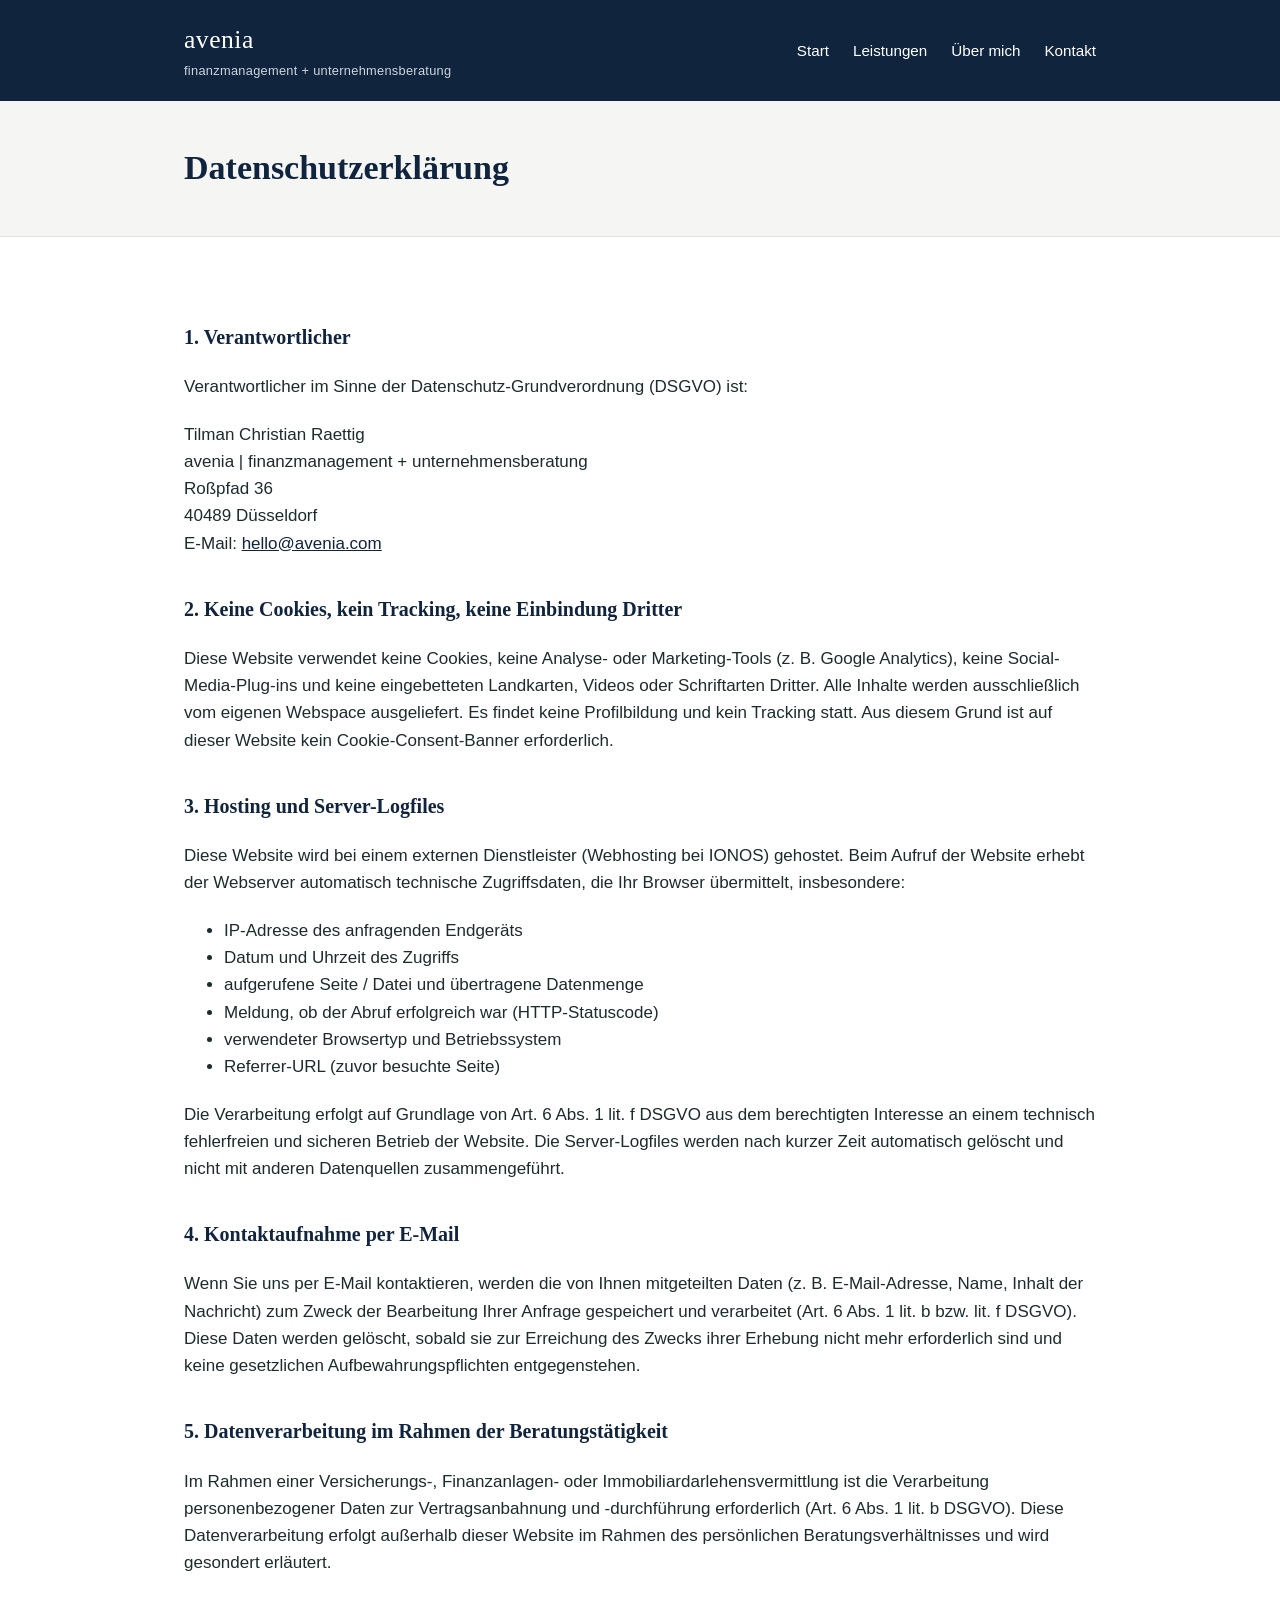
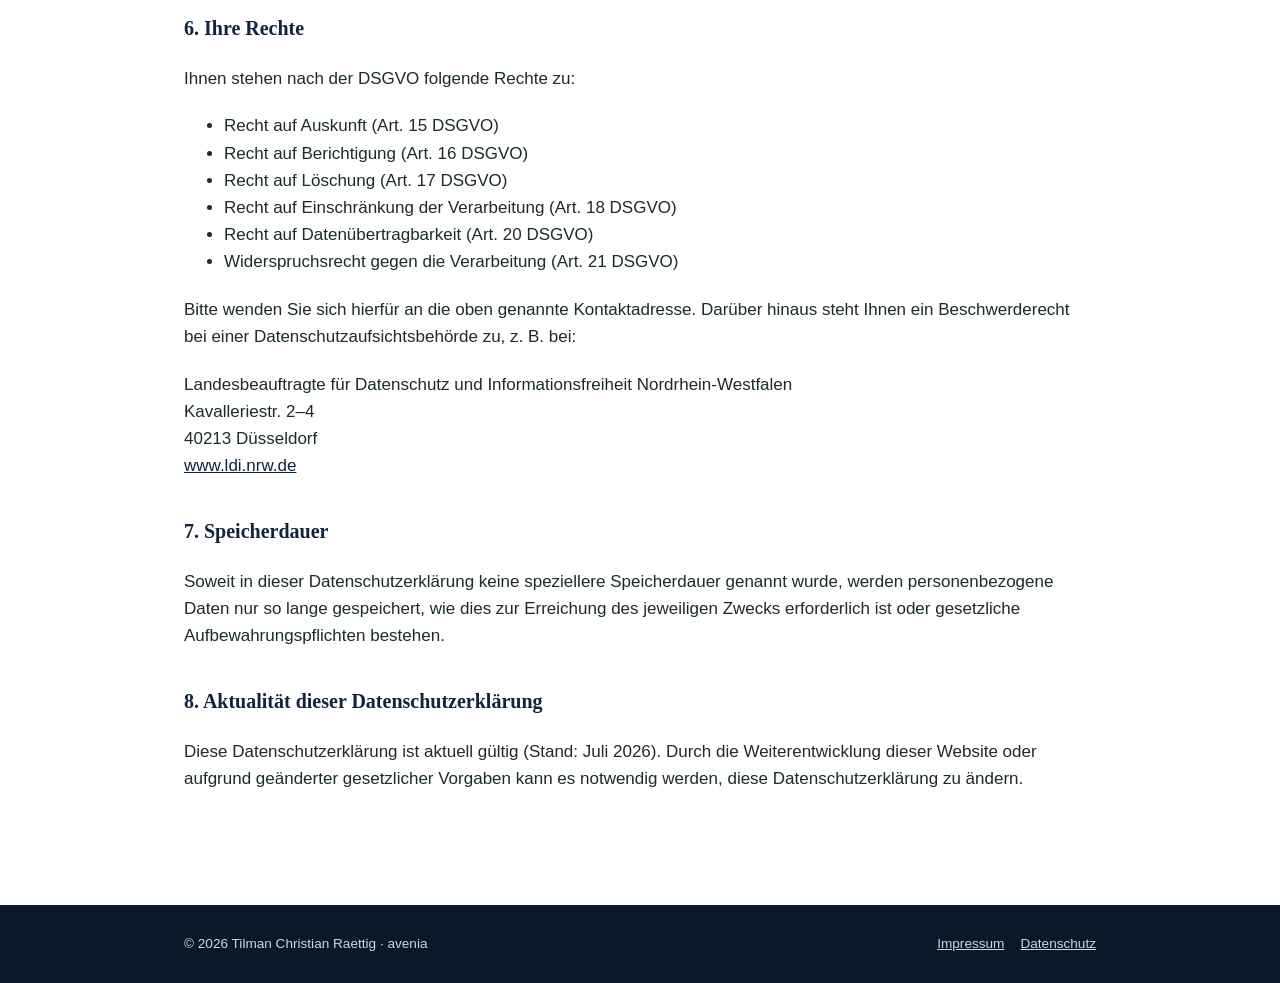
==== datenschutz.html @ f91c0490 "Initial" ====
<!DOCTYPE html>
<html lang="de">
<head>
<meta charset="UTF-8">
<meta name="viewport" content="width=device-width, initial-scale=1.0">
<title>Datenschutzerklärung – avenia | Tilman Christian Raettig</title>
<meta name="robots" content="noindex">
<link rel="stylesheet" href="css/style.css">
</head>
<body>

<header class="site-header">
  <div class="wrap">
    <a class="brand" href="index.html">
      <span class="brand-name">avenia</span>
      <span class="brand-tagline">finanzmanagement + unternehmensberatung</span>
    </a>
    <nav class="main-nav" aria-label="Hauptnavigation">
      <ul>
        <li><a href="index.html">Start</a></li>
        <li><a href="leistungen.html">Leistungen</a></li>
        <li><a href="ueber-mich.html">Über mich</a></li>
        <li><a href="kontakt.html">Kontakt</a></li>
      </ul>
    </nav>
  </div>
</header>

<div class="page-header">
  <div class="wrap"><h1>Datenschutzerklärung</h1></div>
</div>

<main>
  <div class="wrap legal-content">

    <h2>1. Verantwortlicher</h2>
    <p>Verantwortlicher im Sinne der Datenschutz-Grundverordnung (DSGVO) ist:</p>
    <address>
      Tilman Christian Raettig<br>
      avenia | finanzmanagement + unternehmensberatung<br>
      Roßpfad 36<br>
      40489 Düsseldorf<br>
      E-Mail: <a href="mailto:hello&#64;avenia&#46;com">hello&#64;avenia&#46;com</a>
    </address>

    <h2>2. Keine Cookies, kein Tracking, keine Einbindung Dritter</h2>
    <p>
      Diese Website verwendet keine Cookies, keine Analyse- oder Marketing-Tools (z. B. Google Analytics),
      keine Social-Media-Plug-ins und keine eingebetteten Landkarten, Videos oder Schriftarten Dritter.
      Alle Inhalte werden ausschließlich vom eigenen Webspace ausgeliefert. Es findet keine Profilbildung
      und kein Tracking statt. Aus diesem Grund ist auf dieser Website kein Cookie-Consent-Banner erforderlich.
    </p>

    <h2>3. Hosting und Server-Logfiles</h2>
    <p>
      Diese Website wird bei einem externen Dienstleister (Webhosting bei IONOS) gehostet. Beim Aufruf
      der Website erhebt der Webserver automatisch technische Zugriffsdaten, die Ihr Browser übermittelt,
      insbesondere:
    </p>
    <ul>
      <li>IP-Adresse des anfragenden Endgeräts</li>
      <li>Datum und Uhrzeit des Zugriffs</li>
      <li>aufgerufene Seite / Datei und übertragene Datenmenge</li>
      <li>Meldung, ob der Abruf erfolgreich war (HTTP-Statuscode)</li>
      <li>verwendeter Browsertyp und Betriebssystem</li>
      <li>Referrer-URL (zuvor besuchte Seite)</li>
    </ul>
    <p>
      Die Verarbeitung erfolgt auf Grundlage von Art. 6 Abs. 1 lit. f DSGVO aus dem berechtigten Interesse
      an einem technisch fehlerfreien und sicheren Betrieb der Website. Die Server-Logfiles werden nach
      kurzer Zeit automatisch gelöscht und nicht mit anderen Datenquellen zusammengeführt.
    </p>

    <h2>4. Kontaktaufnahme per E-Mail</h2>
    <p>
      Wenn Sie uns per E-Mail kontaktieren, werden die von Ihnen mitgeteilten Daten (z. B. E-Mail-Adresse,
      Name, Inhalt der Nachricht) zum Zweck der Bearbeitung Ihrer Anfrage gespeichert und verarbeitet
      (Art. 6 Abs. 1 lit. b bzw. lit. f DSGVO). Diese Daten werden gelöscht, sobald sie zur Erreichung des
      Zwecks ihrer Erhebung nicht mehr erforderlich sind und keine gesetzlichen Aufbewahrungspflichten
      entgegenstehen.
    </p>

    <h2>5. Datenverarbeitung im Rahmen der Beratungstätigkeit</h2>
    <p>
      Im Rahmen einer Versicherungs-, Finanzanlagen- oder Immobiliardarlehensvermittlung ist die
      Verarbeitung personenbezogener Daten zur Vertragsanbahnung und -durchführung erforderlich
      (Art. 6 Abs. 1 lit. b DSGVO). Diese Datenverarbeitung erfolgt außerhalb dieser Website im Rahmen
      des persönlichen Beratungsverhältnisses und wird gesondert erläutert.
    </p>

    <h2>6. Ihre Rechte</h2>
    <p>Ihnen stehen nach der DSGVO folgende Rechte zu:</p>
    <ul>
      <li>Recht auf Auskunft (Art. 15 DSGVO)</li>
      <li>Recht auf Berichtigung (Art. 16 DSGVO)</li>
      <li>Recht auf Löschung (Art. 17 DSGVO)</li>
      <li>Recht auf Einschränkung der Verarbeitung (Art. 18 DSGVO)</li>
      <li>Recht auf Datenübertragbarkeit (Art. 20 DSGVO)</li>
      <li>Widerspruchsrecht gegen die Verarbeitung (Art. 21 DSGVO)</li>
    </ul>
    <p>
      Bitte wenden Sie sich hierfür an die oben genannte Kontaktadresse. Darüber hinaus steht Ihnen
      ein Beschwerderecht bei einer Datenschutzaufsichtsbehörde zu, z. B. bei:
    </p>
    <address>
      Landesbeauftragte für Datenschutz und Informationsfreiheit Nordrhein-Westfalen<br>
      Kavalleriestr. 2–4<br>
      40213 Düsseldorf<br>
      <a href="https://www.ldi.nrw.de" target="_blank" rel="noopener">www.ldi.nrw.de</a>
    </address>

    <h2>7. Speicherdauer</h2>
    <p>
      Soweit in dieser Datenschutzerklärung keine speziellere Speicherdauer genannt wurde, werden
      personenbezogene Daten nur so lange gespeichert, wie dies zur Erreichung des jeweiligen Zwecks
      erforderlich ist oder gesetzliche Aufbewahrungspflichten bestehen.
    </p>

    <h2>8. Aktualität dieser Datenschutzerklärung</h2>
    <p>
      Diese Datenschutzerklärung ist aktuell gültig (Stand: Juli 2026). Durch die Weiterentwicklung
      dieser Website oder aufgrund geänderter gesetzlicher Vorgaben kann es notwendig werden, diese
      Datenschutzerklärung zu ändern.
    </p>

  </div>
</main>

<footer class="site-footer">
  <div class="wrap">
    <span>&copy; 2026 Tilman Christian Raettig · avenia</span>
    <ul>
      <li><a href="impressum.html">Impressum</a></li>
      <li><a href="datenschutz.html">Datenschutz</a></li>
    </ul>
  </div>
</footer>

</body>
</html>
---- css/style.css ----
/* avenia | finanzmanagement + unternehmensberatung
   Schlichtes, cookiefreies CSS - keine externen Schriften/Fonts, keine Tracker. */

:root {
  --color-bg: #ffffff;
  --color-bg-alt: #f5f6f4;
  --color-text: #1c2b2d;
  --color-navy: #10243e;
  --color-navy-dark: #0a1929;
  --color-accent: #9c7a3c;
  --color-border: #e2e4e1;
  --max-width: 960px;
  --font-body: -apple-system, "Segoe UI", Roboto, Helvetica, Arial, sans-serif;
  --font-heading: Georgia, "Times New Roman", Times, serif;
}

* {
  box-sizing: border-box;
}

html {
  scroll-behavior: smooth;
}

body {
  margin: 0;
  font-family: var(--font-body);
  color: var(--color-text);
  background: var(--color-bg);
  line-height: 1.6;
  font-size: 17px;
}

a {
  color: var(--color-navy);
}

a:hover {
  color: var(--color-accent);
}

.wrap {
  max-width: var(--max-width);
  margin: 0 auto;
  padding: 0 24px;
}

/* Header */
header.site-header {
  background: var(--color-navy);
  color: #fff;
  padding: 20px 0;
}

header.site-header .wrap {
  display: flex;
  align-items: center;
  justify-content: space-between;
  flex-wrap: wrap;
  gap: 12px;
}

.brand {
  display: flex;
  flex-direction: column;
  text-decoration: none;
  color: #fff;
}

.brand .brand-name {
  font-family: var(--font-heading);
  font-size: 1.6rem;
  letter-spacing: 0.5px;
}

.brand .brand-tagline {
  font-size: 0.8rem;
  color: #cfd6de;
  letter-spacing: 0.3px;
}

nav.main-nav ul {
  list-style: none;
  display: flex;
  gap: 24px;
  margin: 0;
  padding: 0;
  flex-wrap: wrap;
}

nav.main-nav a {
  color: #fff;
  text-decoration: none;
  font-size: 0.95rem;
  border-bottom: 2px solid transparent;
  padding-bottom: 2px;
}

nav.main-nav a:hover,
nav.main-nav a[aria-current="page"] {
  border-bottom-color: var(--color-accent);
  color: #fff;
}

/* Hero */
.hero {
  background: var(--color-bg-alt);
  padding: 64px 0;
  border-bottom: 1px solid var(--color-border);
}

.hero h1 {
  font-family: var(--font-heading);
  font-size: 2.2rem;
  margin: 0 0 8px;
  color: var(--color-navy);
}

.hero .subtitle {
  font-size: 1.15rem;
  color: #4a5b5d;
  margin: 0 0 24px;
}

.hero p.lead {
  max-width: 640px;
}

/* Page header (non-home pages) */
.page-header {
  background: var(--color-bg-alt);
  padding: 40px 0;
  border-bottom: 1px solid var(--color-border);
}

.page-header h1 {
  font-family: var(--font-heading);
  color: var(--color-navy);
  margin: 0;
}

/* Main content */
main {
  padding: 48px 0;
}

main .wrap > * + * {
  margin-top: 1.2em;
}

h2 {
  font-family: var(--font-heading);
  color: var(--color-navy);
  margin-top: 2em;
}

/* Service cards */
.services-grid {
  display: grid;
  grid-template-columns: repeat(auto-fit, minmax(240px, 1fr));
  gap: 24px;
  margin-top: 24px;
}

.service-card {
  border: 1px solid var(--color-border);
  border-radius: 6px;
  padding: 24px;
  background: #fff;
}

.service-card h3 {
  font-family: var(--font-heading);
  color: var(--color-navy);
  margin-top: 0;
}

.service-card .legal-ref {
  font-size: 0.85rem;
  color: #6a7678;
  display: block;
  margin-top: 8px;
}

/* Buttons */
.btn {
  display: inline-block;
  background: var(--color-navy);
  color: #fff;
  text-decoration: none;
  padding: 12px 24px;
  border-radius: 4px;
  font-size: 0.95rem;
}

.btn:hover {
  background: var(--color-accent);
  color: #fff;
}

/* Contact box */
.contact-box {
  border: 1px solid var(--color-border);
  border-radius: 6px;
  padding: 24px;
  background: var(--color-bg-alt);
  max-width: 480px;
}

.contact-box dt {
  font-weight: 600;
  margin-top: 12px;
}

.contact-box dd {
  margin: 0;
}

/* Legal pages */
.legal-content h2 {
  margin-top: 1.8em;
  font-size: 1.25rem;
}

.legal-content address {
  font-style: normal;
}

/* Footer */
footer.site-footer {
  background: var(--color-navy-dark);
  color: #cfd6de;
  padding: 28px 0;
  margin-top: 48px;
  font-size: 0.85rem;
}

footer.site-footer .wrap {
  display: flex;
  justify-content: space-between;
  flex-wrap: wrap;
  gap: 12px;
}

footer.site-footer a {
  color: #cfd6de;
}

footer.site-footer a:hover {
  color: #fff;
}

footer.site-footer ul {
  list-style: none;
  display: flex;
  gap: 16px;
  margin: 0;
  padding: 0;
}

@media (max-width: 600px) {
  .hero h1 {
    font-size: 1.7rem;
  }
}
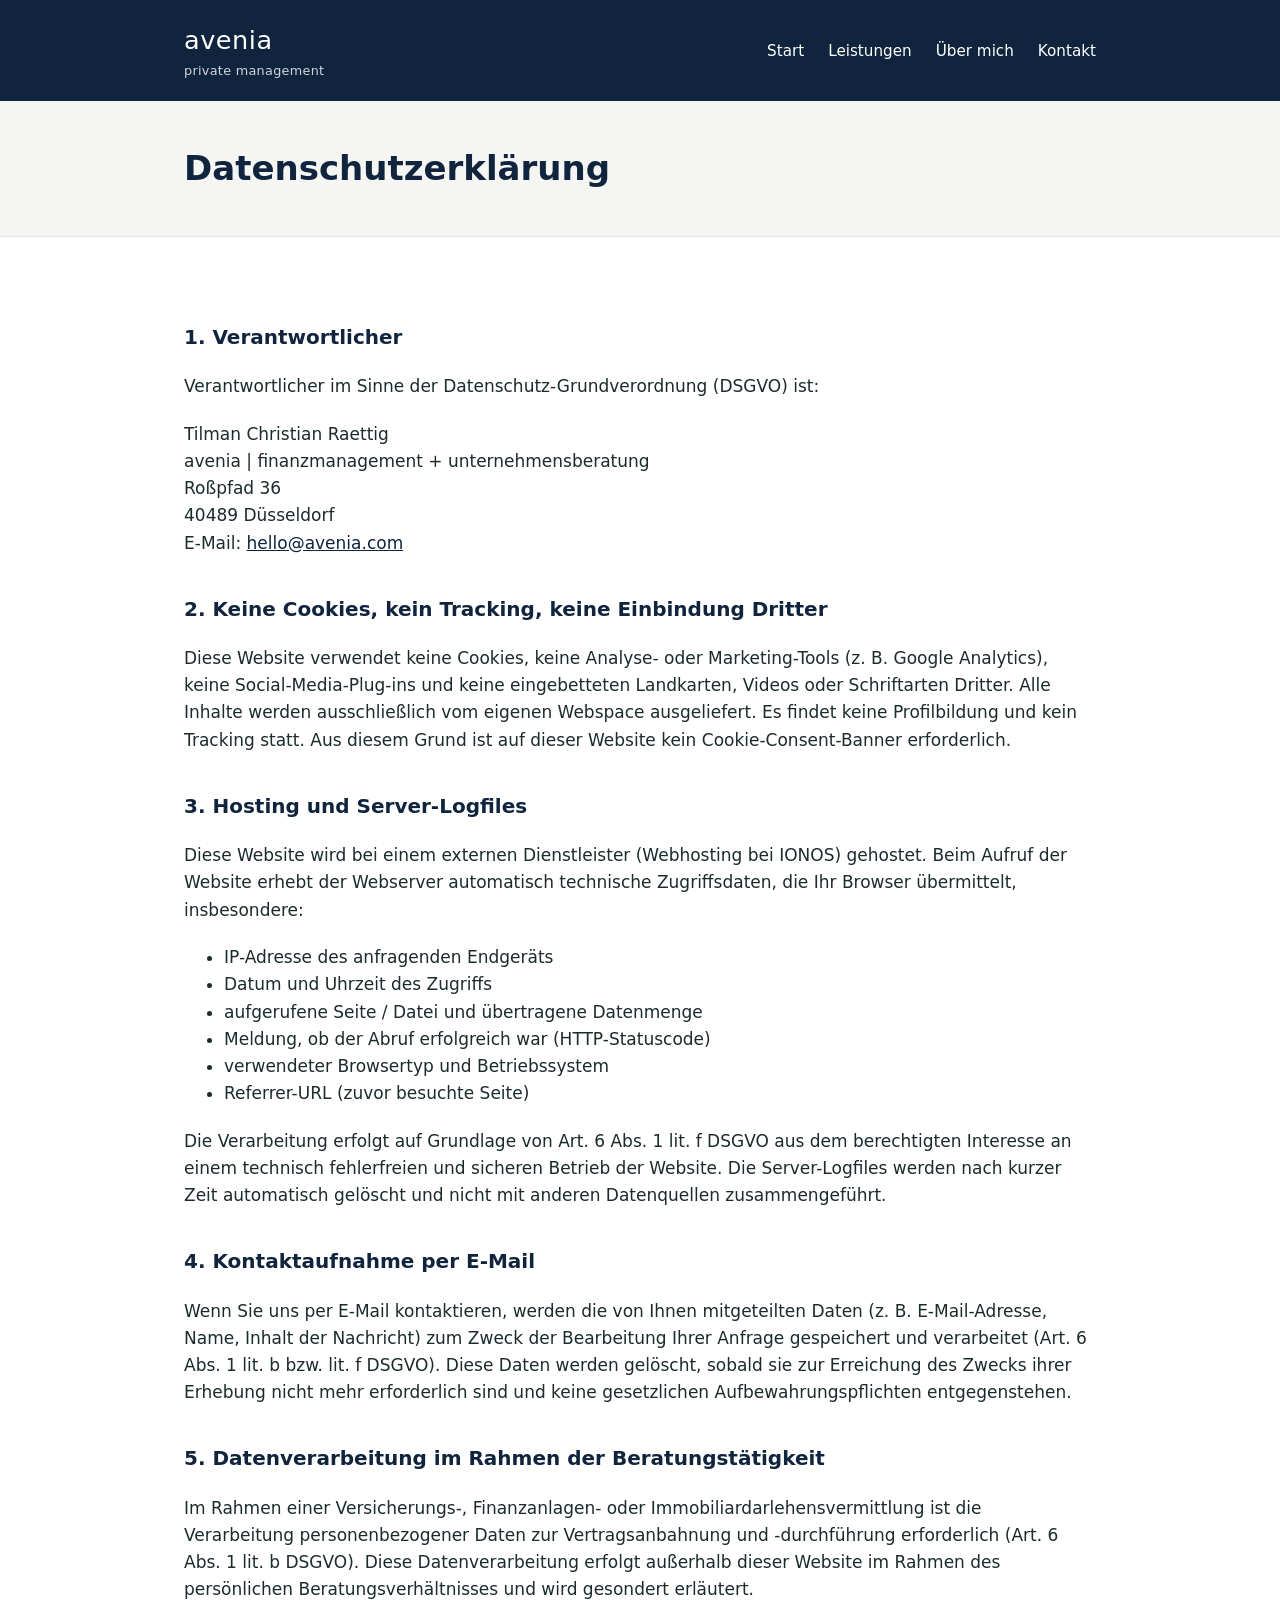
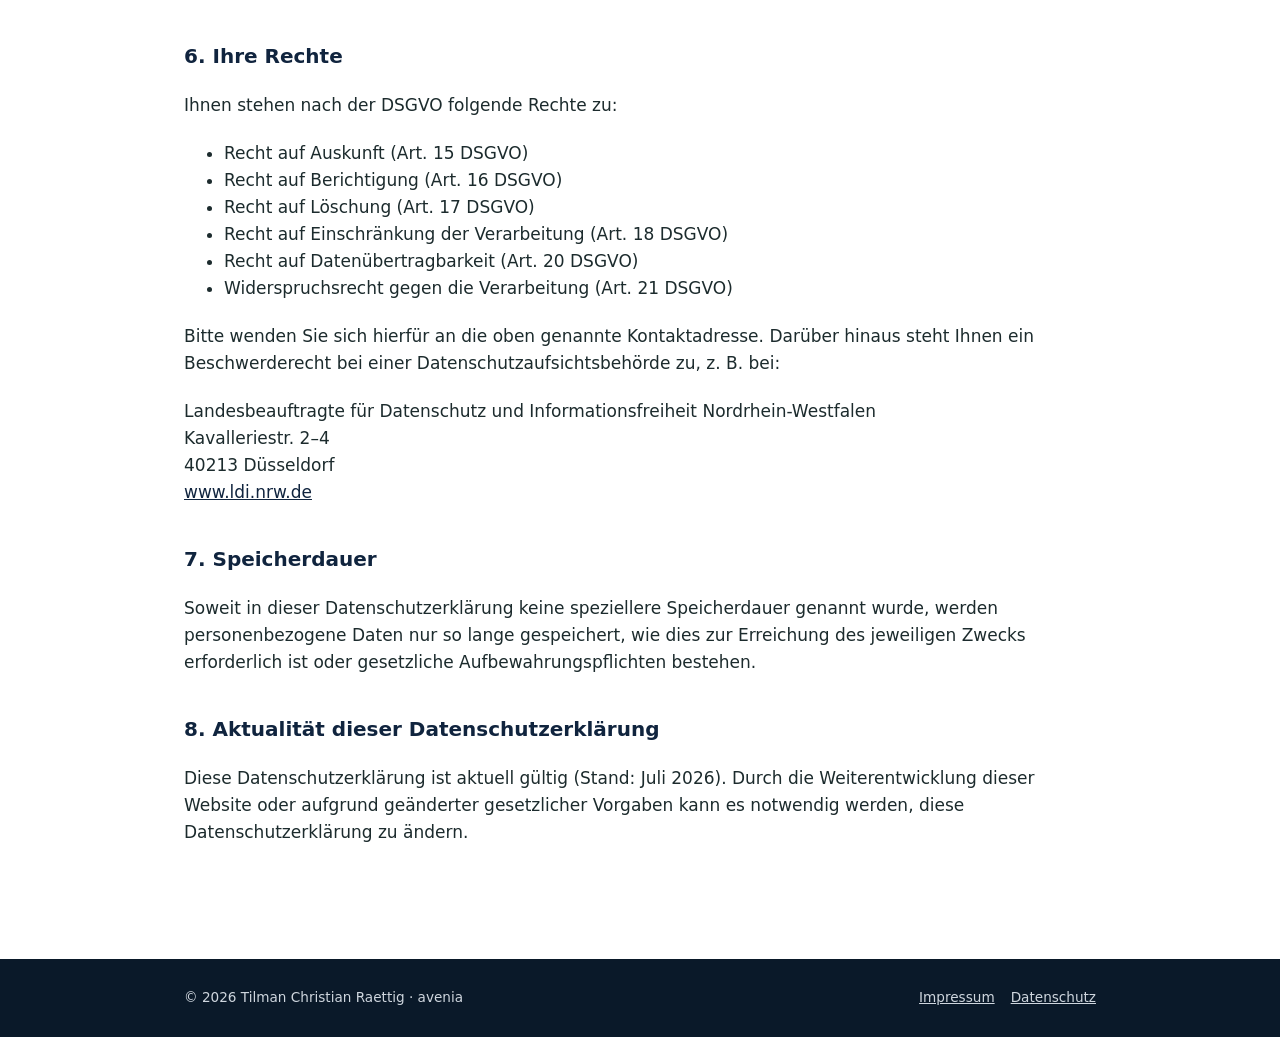
==== commit c02bf147: "Mail change" ====
--- a/datenschutz.html
+++ b/datenschutz.html
@@ -13,7 +13,7 @@
   <div class="wrap">
     <a class="brand" href="index.html">
       <span class="brand-name">avenia</span>
-      <span class="brand-tagline">finanzmanagement + unternehmensberatung</span>
+      <span class="brand-tagline">private management</span>
     </a>
     <nav class="main-nav" aria-label="Hauptnavigation">
       <ul>
@@ -40,8 +40,9 @@
       avenia | finanzmanagement + unternehmensberatung<br>
       Roßpfad 36<br>
       40489 Düsseldorf<br>
-      E-Mail: <a href="mailto:hello&#64;avenia&#46;com">hello&#64;avenia&#46;com</a>
+      E-Mail: <a data-user="hello" data-domain="avenia.com">E-Mail senden</a>
     </address>
+    <noscript><p>Bitte aktivieren Sie JavaScript, um die E-Mail-Adresse anzuzeigen, oder nutzen Sie die oben genannte Postanschrift.</p></noscript>
 
     <h2>2. Keine Cookies, kein Tracking, keine Einbindung Dritter</h2>
     <p>
@@ -136,5 +137,6 @@
   </div>
 </footer>
 
+<script src="js/mail.js" defer></script>
 </body>
 </html>
--- a/css/style.css
+++ b/css/style.css
@@ -10,8 +10,9 @@
   --color-accent: #9c7a3c;
   --color-border: #e2e4e1;
   --max-width: 960px;
-  --font-body: -apple-system, "Segoe UI", Roboto, Helvetica, Arial, sans-serif;
-  --font-heading: Georgia, "Times New Roman", Times, serif;
+  --font-sans: system-ui, -apple-system, "Segoe UI", Roboto, Helvetica, Arial, sans-serif;
+  --font-body: var(--font-sans);
+  --font-heading: var(--font-sans);
 }
 
 * {
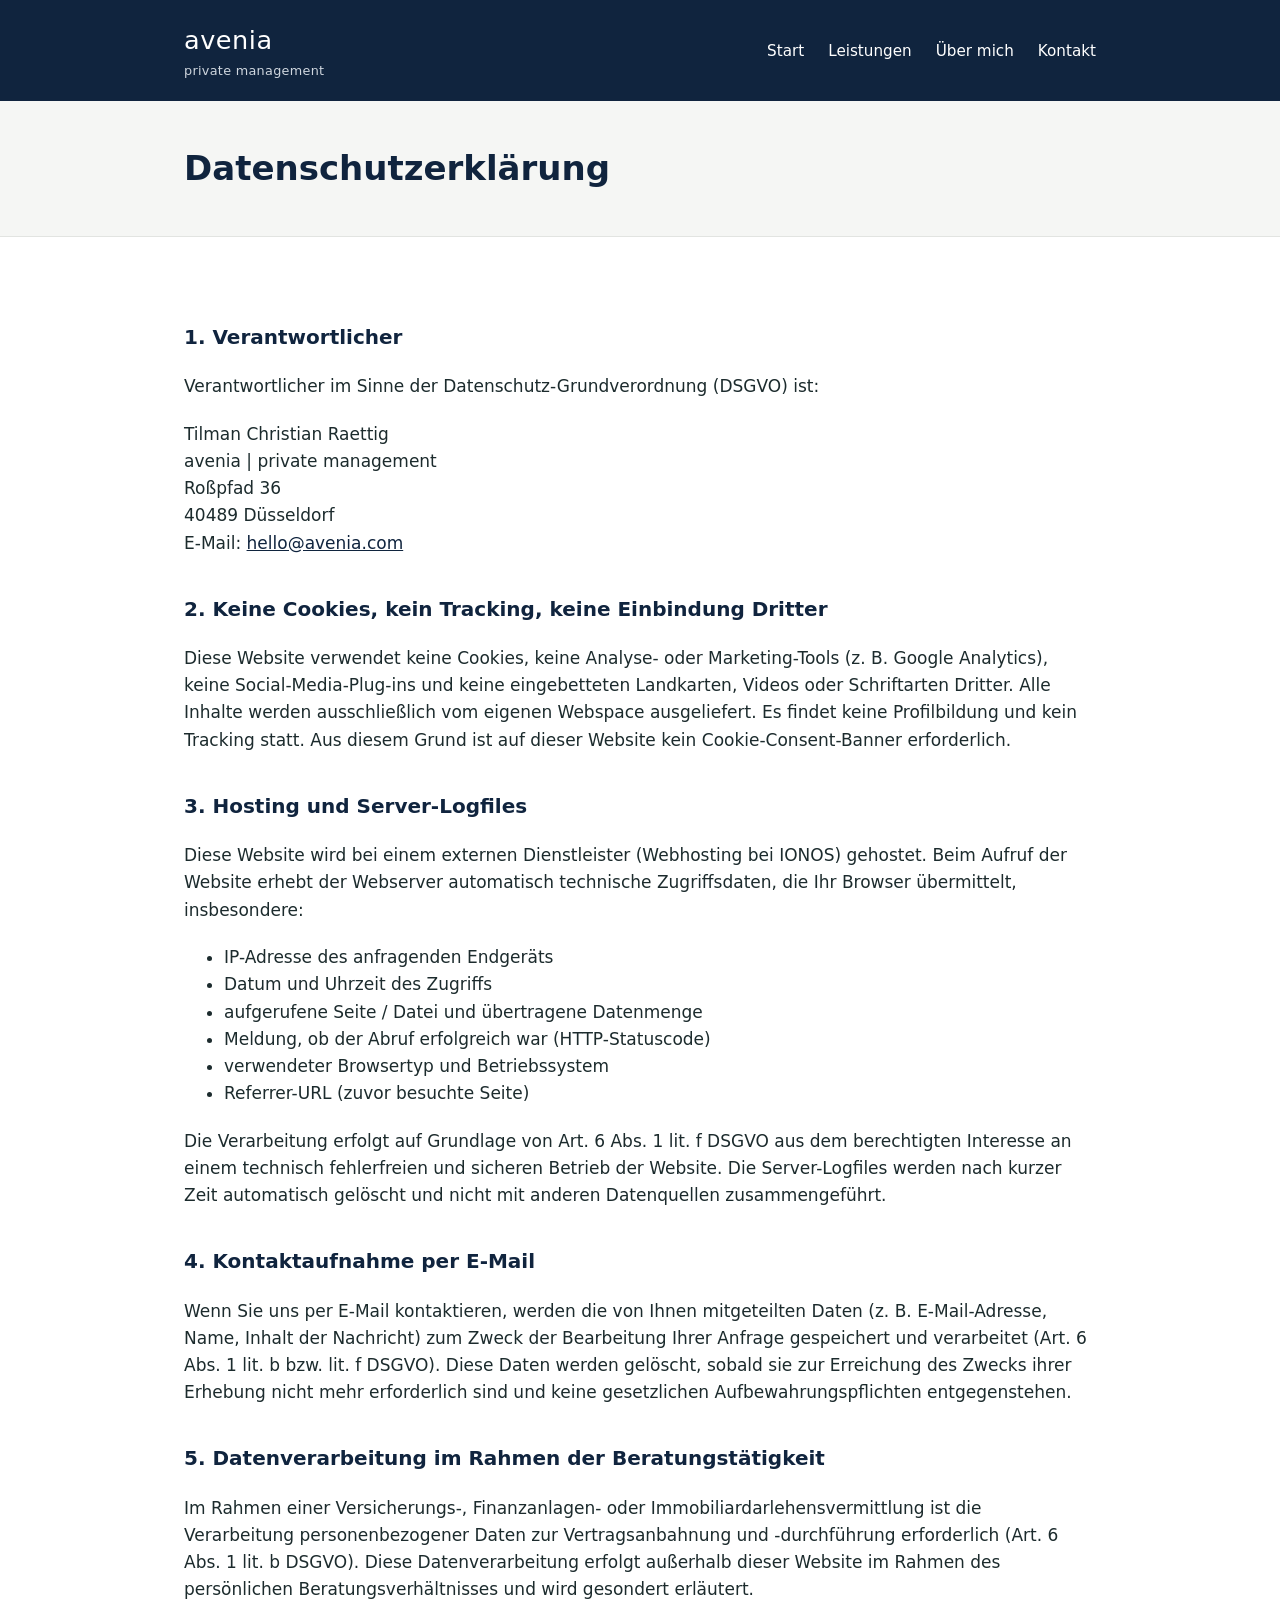
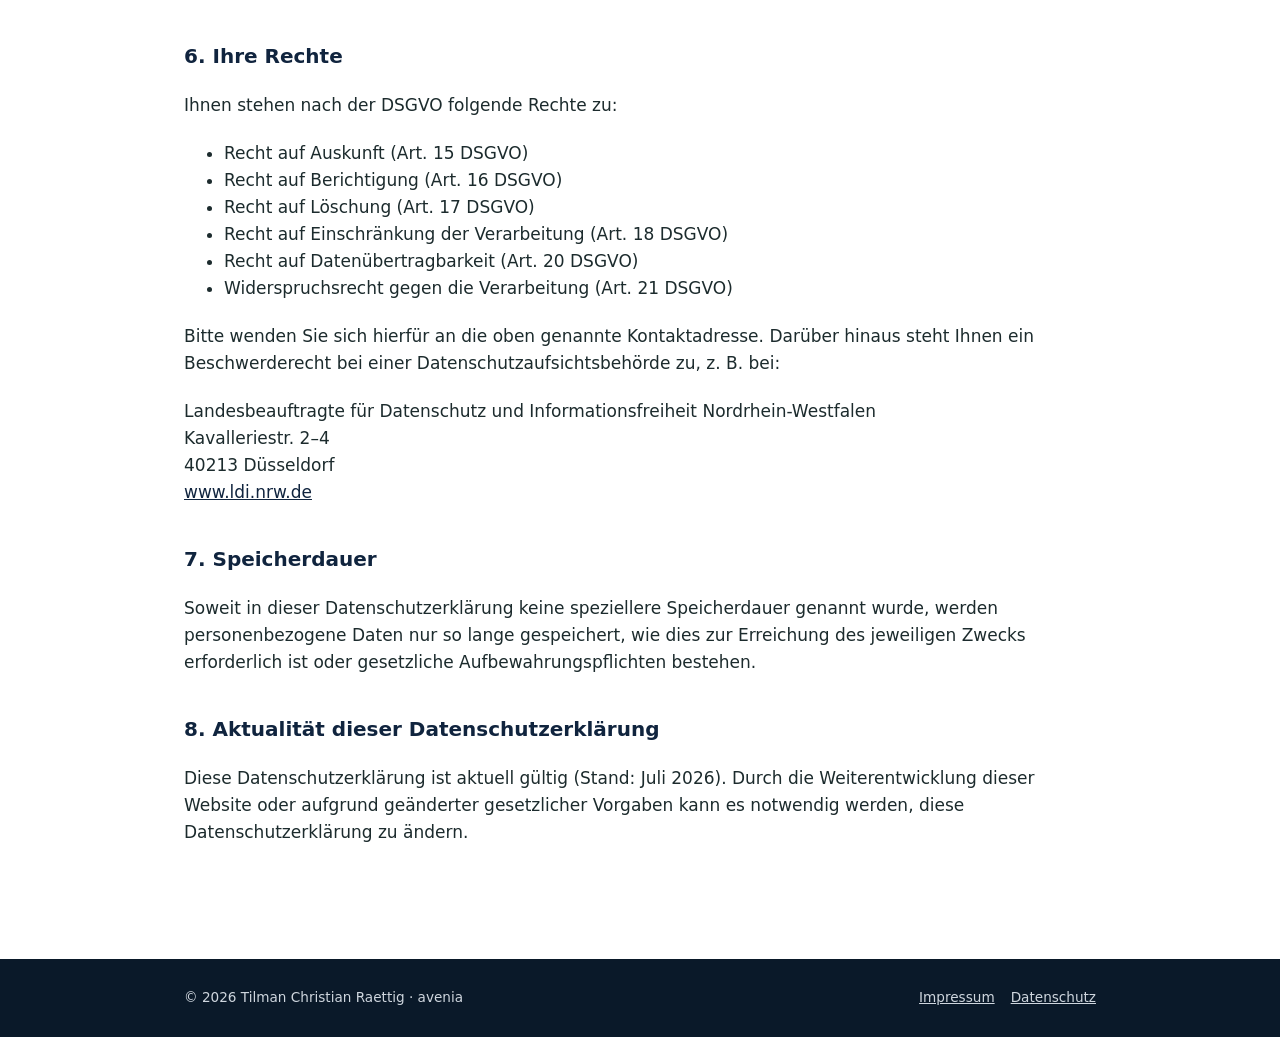
==== commit 940ca6e5: "mail change" ====
--- a/datenschutz.html
+++ b/datenschutz.html
@@ -37,12 +37,11 @@
     <p>Verantwortlicher im Sinne der Datenschutz-Grundverordnung (DSGVO) ist:</p>
     <address>
       Tilman Christian Raettig<br>
-      avenia | finanzmanagement + unternehmensberatung<br>
+      avenia | private management<br>
       Roßpfad 36<br>
       40489 Düsseldorf<br>
-      E-Mail: <a data-user="hello" data-domain="avenia.com">E-Mail senden</a>
+      E-Mail: <a href="mailto:hello&#64;avenia&#46;com">hello&#64;avenia&#46;com</a>
     </address>
-    <noscript><p>Bitte aktivieren Sie JavaScript, um die E-Mail-Adresse anzuzeigen, oder nutzen Sie die oben genannte Postanschrift.</p></noscript>
 
     <h2>2. Keine Cookies, kein Tracking, keine Einbindung Dritter</h2>
     <p>
@@ -137,6 +136,5 @@
   </div>
 </footer>
 
-<script src="js/mail.js" defer></script>
 </body>
 </html>
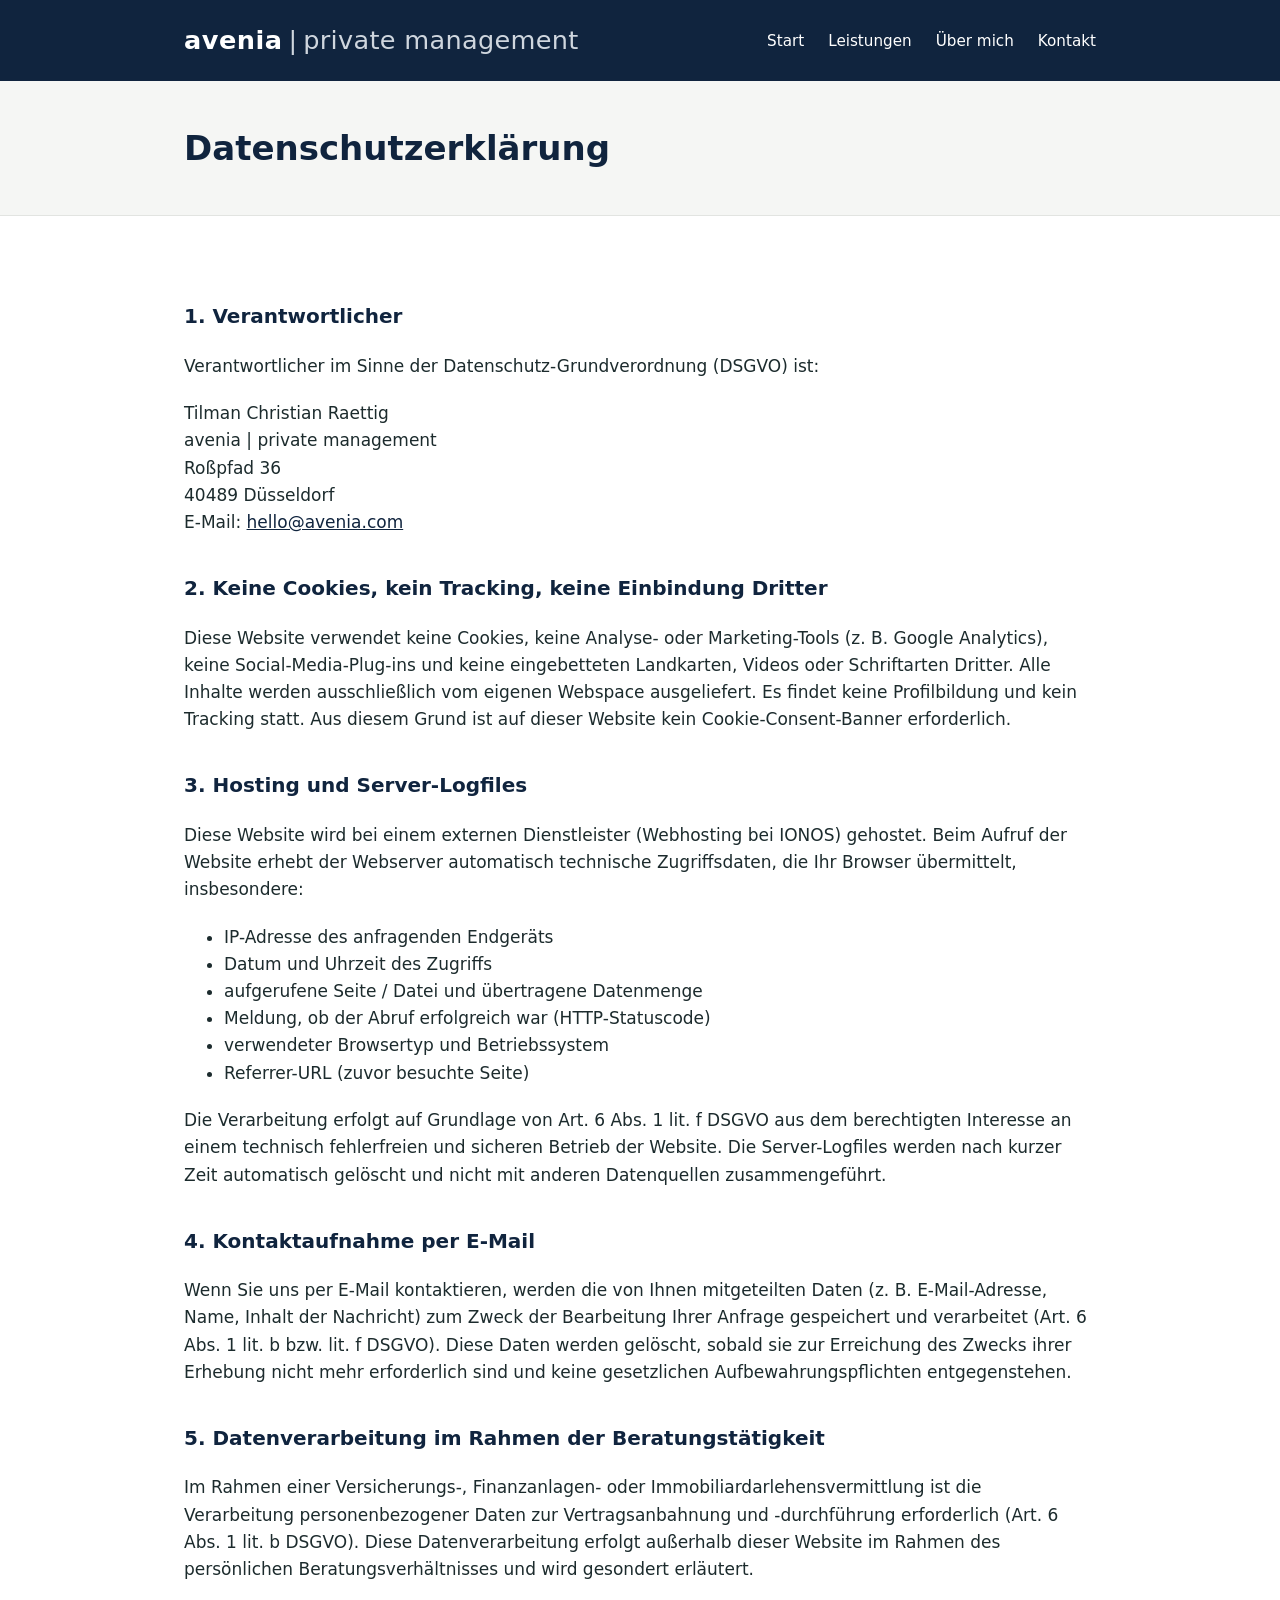
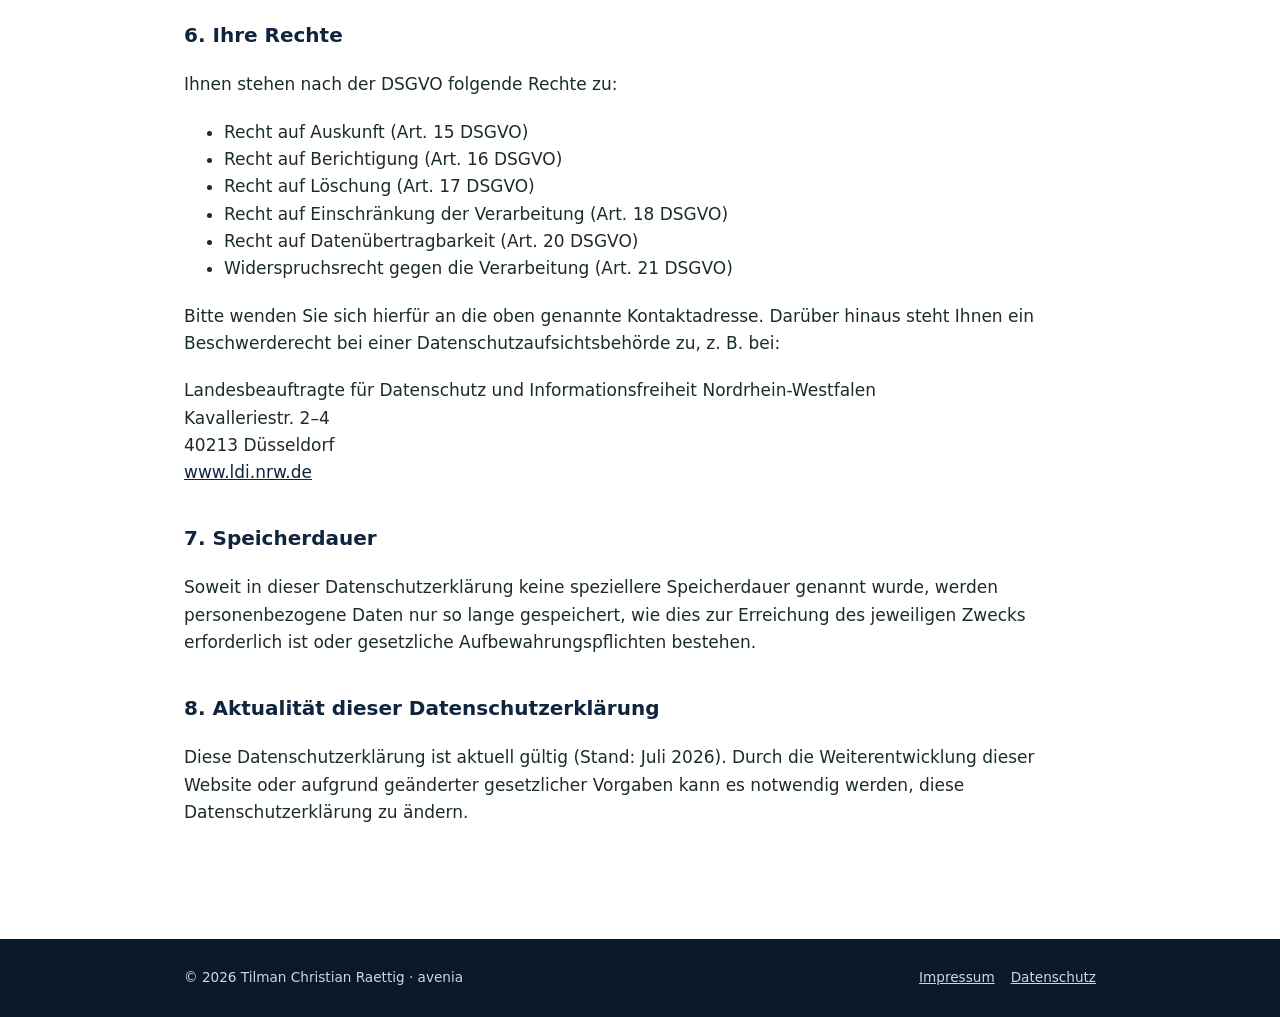
==== commit 745a1bd8: "header" ====
--- a/datenschutz.html
+++ b/datenschutz.html
@@ -12,8 +12,7 @@
 <header class="site-header">
   <div class="wrap">
     <a class="brand" href="index.html">
-      <span class="brand-name">avenia</span>
-      <span class="brand-tagline">private management</span>
+      <span class="brand-name">avenia</span><span class="brand-sep"> | </span><span class="brand-tagline">private management</span>
     </a>
     <nav class="main-nav" aria-label="Hauptnavigation">
       <ul>
--- a/css/style.css
+++ b/css/style.css
@@ -63,7 +63,9 @@
 
 .brand {
   display: flex;
-  flex-direction: column;
+  align-items: baseline;
+  flex-wrap: wrap;
+  gap: 6px;
   text-decoration: none;
   color: #fff;
 }
@@ -71,11 +73,20 @@
 .brand .brand-name {
   font-family: var(--font-heading);
   font-size: 1.6rem;
+  font-weight: 700;
   letter-spacing: 0.5px;
 }
 
+.brand .brand-sep {
+  font-size: 1.6rem;
+  font-weight: 300;
+  color: #cfd6de;
+}
+
 .brand .brand-tagline {
-  font-size: 0.8rem;
+  font-family: var(--font-heading);
+  font-size: 1.6rem;
+  font-weight: 300;
   color: #cfd6de;
   letter-spacing: 0.3px;
 }
@@ -153,6 +164,23 @@
   font-family: var(--font-heading);
   color: var(--color-navy);
   margin-top: 2em;
+}
+
+/* Rubrik header banners (leistungen.html) */
+.rubrik-header {
+  border-radius: 6px;
+  overflow: hidden;
+  line-height: 0;
+}
+
+.rubrik-header img {
+  display: block;
+  width: 100%;
+  height: auto;
+}
+
+.rubrik-header + h2 {
+  margin-top: 0.6em;
 }
 
 /* Service cards */
@@ -168,6 +196,20 @@
   border-radius: 6px;
   padding: 24px;
   background: #fff;
+}
+
+.service-card-header {
+  margin-bottom: 16px;
+  line-height: 0;
+}
+
+.service-card-header img {
+  display: block;
+  width: 160px;
+  max-width: 100%;
+  height: auto;
+  margin: 0 auto;
+  border-radius: 4px;
 }
 
 .service-card h3 {
@@ -263,4 +305,10 @@
   .hero h1 {
     font-size: 1.7rem;
   }
-}
+
+  .brand .brand-name,
+  .brand .brand-sep,
+  .brand .brand-tagline {
+    font-size: 1.25rem;
+  }
+}
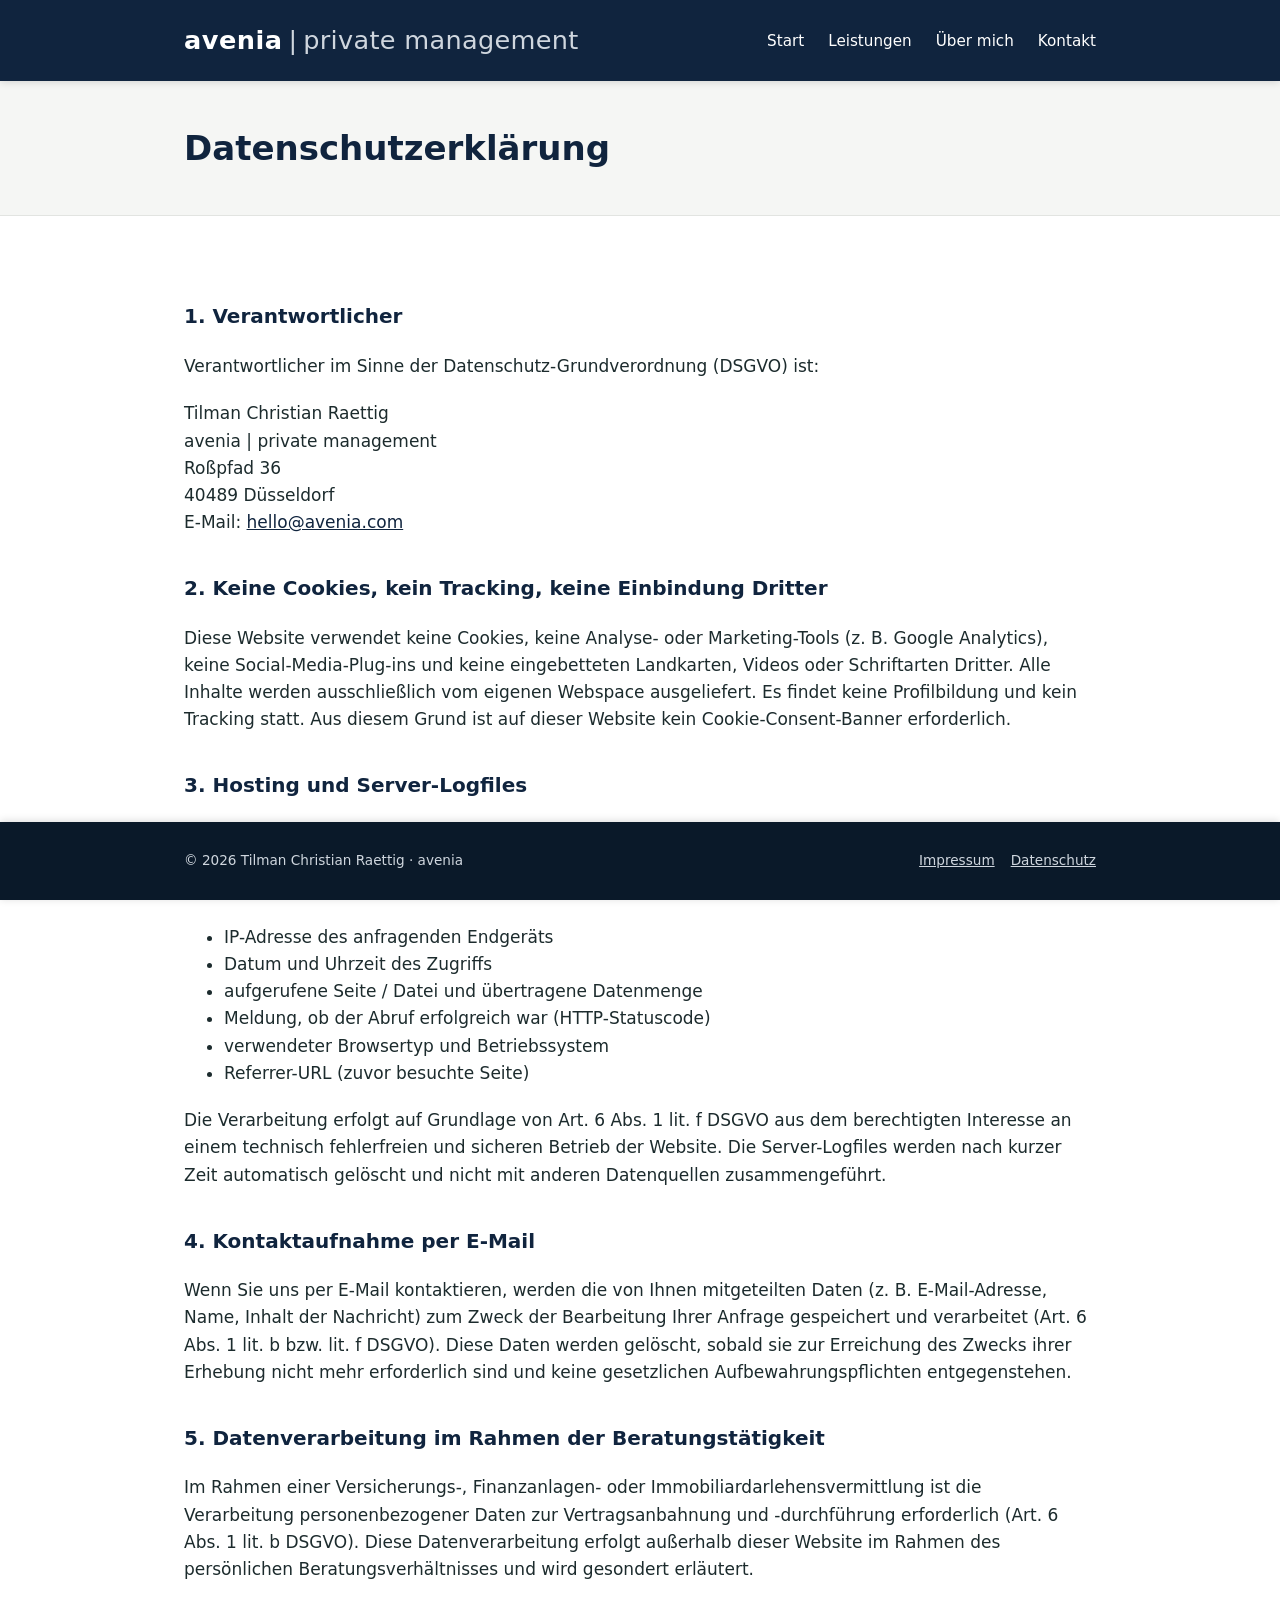
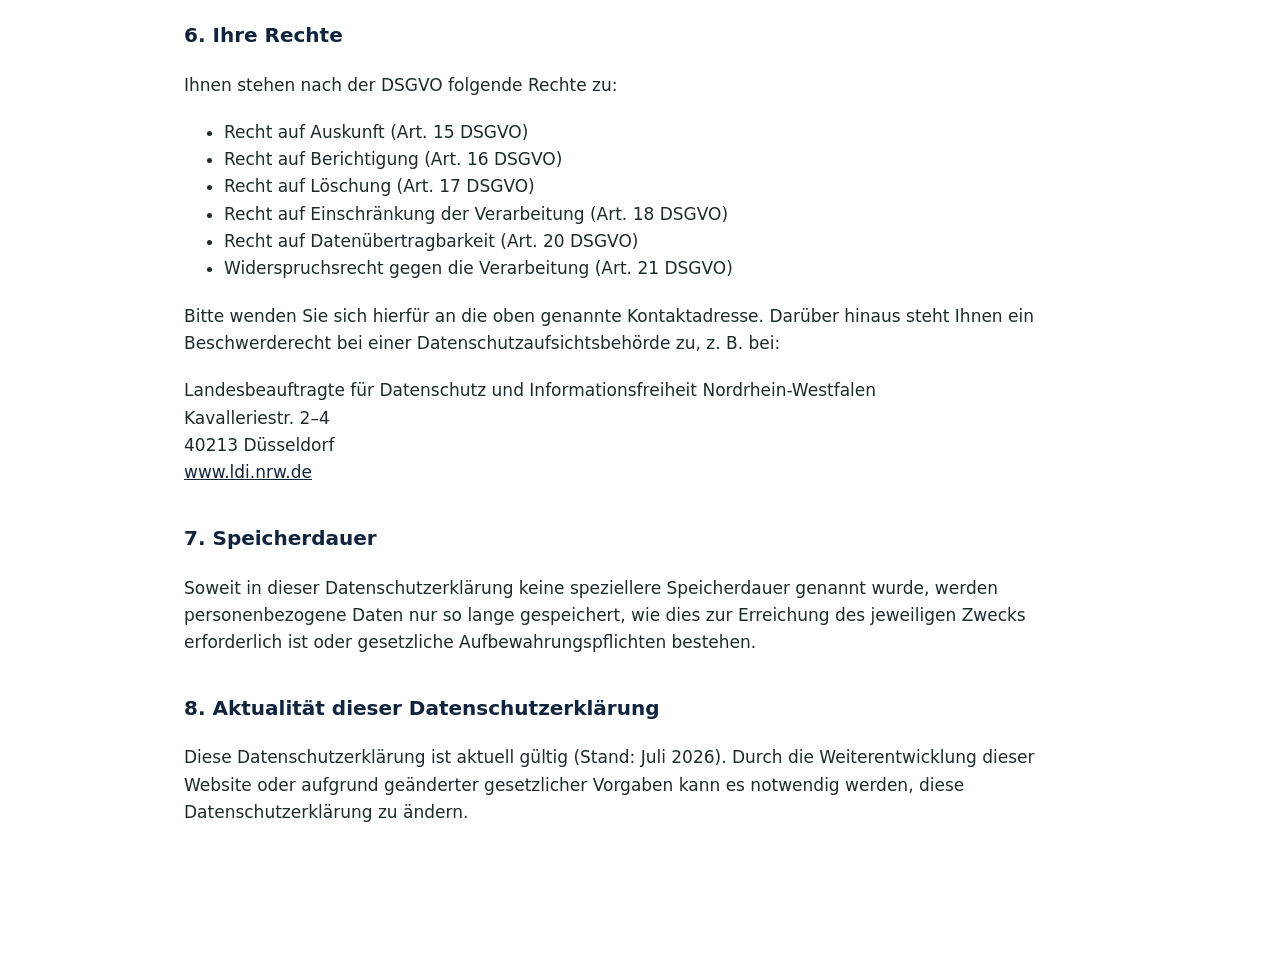
==== commit 7412a4db: "responsive" ====
--- a/datenschutz.html
+++ b/datenschutz.html
@@ -8,6 +8,7 @@
 <link rel="stylesheet" href="css/style.css">
 </head>
 <body>
+<noscript><style>body{padding-top:100px;padding-bottom:100px}</style></noscript>
 
 <header class="site-header">
   <div class="wrap">
@@ -135,5 +136,6 @@
   </div>
 </footer>
 
+<script src="js/layout.js"></script>
 </body>
 </html>
--- a/css/style.css
+++ b/css/style.css
@@ -21,6 +21,7 @@
 
 html {
   scroll-behavior: smooth;
+  scroll-padding-top: var(--header-h, 90px);
 }
 
 body {
@@ -51,6 +52,12 @@
   background: var(--color-navy);
   color: #fff;
   padding: 20px 0;
+  position: fixed;
+  top: 0;
+  left: 0;
+  right: 0;
+  z-index: 500;
+  box-shadow: 0 1px 8px rgba(0, 0, 0, 0.15);
 }
 
 header.site-header .wrap {
@@ -64,7 +71,8 @@
 .brand {
   display: flex;
   align-items: baseline;
-  flex-wrap: wrap;
+  flex-wrap: nowrap;
+  white-space: nowrap;
   gap: 6px;
   text-decoration: none;
   color: #fff;
@@ -196,20 +204,18 @@
   border-radius: 6px;
   padding: 24px;
   background: #fff;
+  overflow: hidden;
 }
 
 .service-card-header {
-  margin-bottom: 16px;
+  margin: -24px -24px 16px;
   line-height: 0;
 }
 
 .service-card-header img {
   display: block;
-  width: 160px;
-  max-width: 100%;
+  width: 100%;
   height: auto;
-  margin: 0 auto;
-  border-radius: 4px;
 }
 
 .service-card h3 {
@@ -274,8 +280,13 @@
   background: var(--color-navy-dark);
   color: #cfd6de;
   padding: 28px 0;
-  margin-top: 48px;
   font-size: 0.85rem;
+  position: fixed;
+  bottom: 0;
+  left: 0;
+  right: 0;
+  z-index: 500;
+  box-shadow: 0 -1px 8px rgba(0, 0, 0, 0.15);
 }
 
 footer.site-footer .wrap {
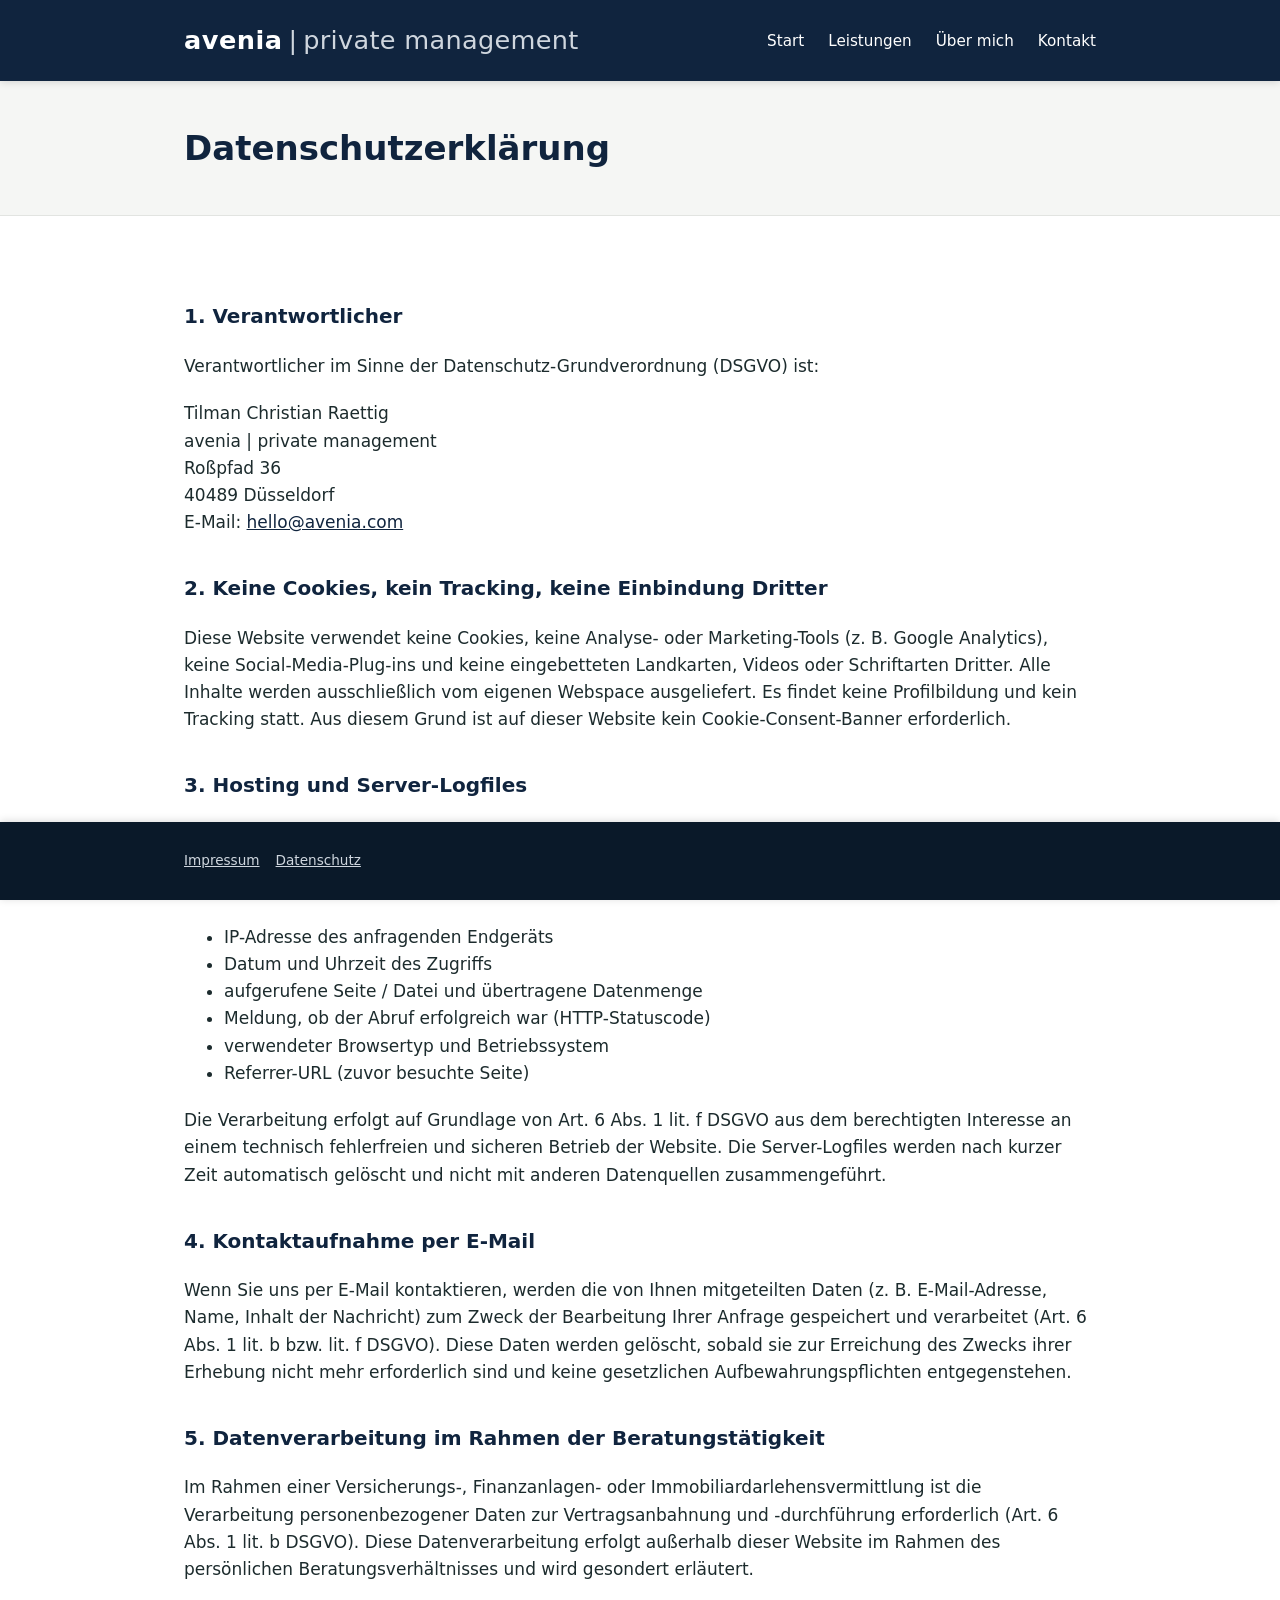
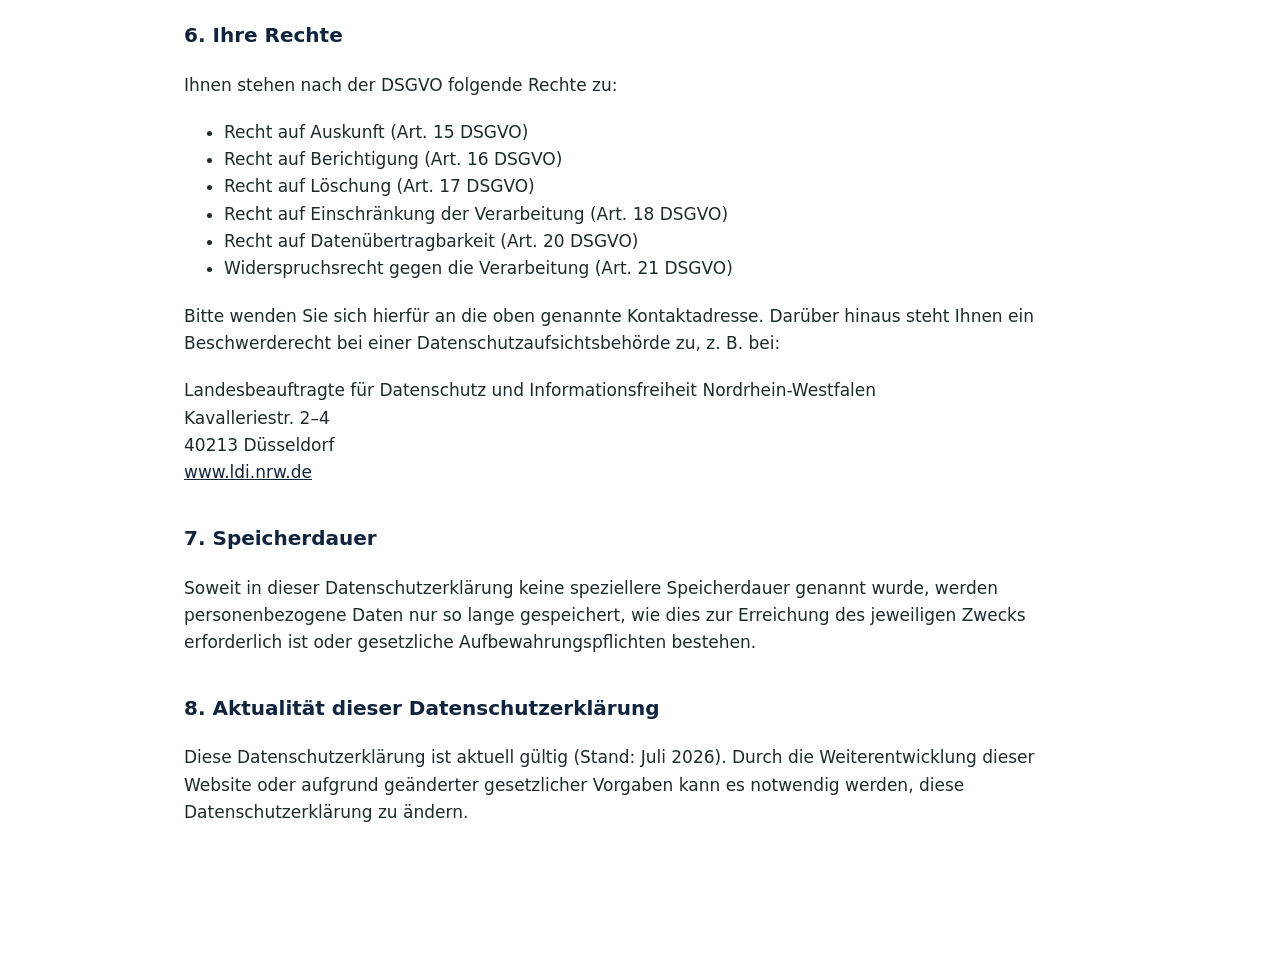
==== commit c29b821e: "footer" ====
--- a/datenschutz.html
+++ b/datenschutz.html
@@ -128,7 +128,6 @@
 
 <footer class="site-footer">
   <div class="wrap">
-    <span>&copy; 2026 Tilman Christian Raettig · avenia</span>
     <ul>
       <li><a href="impressum.html">Impressum</a></li>
       <li><a href="datenschutz.html">Datenschutz</a></li>
--- a/css/style.css
+++ b/css/style.css
@@ -122,31 +122,11 @@
   color: #fff;
 }
 
-/* Hero */
-.hero {
-  background: var(--color-bg-alt);
-  padding: 64px 0;
-  border-bottom: 1px solid var(--color-border);
-}
-
-.hero h1 {
-  font-family: var(--font-heading);
-  font-size: 2.2rem;
-  margin: 0 0 8px;
-  color: var(--color-navy);
-}
-
-.hero .subtitle {
-  font-size: 1.15rem;
-  color: #4a5b5d;
-  margin: 0 0 24px;
-}
-
-.hero p.lead {
+.lead {
   max-width: 640px;
 }
 
-/* Page header (non-home pages) */
+/* Page header (all pages) */
 .page-header {
   background: var(--color-bg-alt);
   padding: 40px 0;
@@ -271,7 +251,7 @@
   font-size: 1.25rem;
 }
 
-.legal-content address {
+address {
   font-style: normal;
 }
 
@@ -313,10 +293,6 @@
 }
 
 @media (max-width: 600px) {
-  .hero h1 {
-    font-size: 1.7rem;
-  }
-
   .brand .brand-name,
   .brand .brand-sep,
   .brand .brand-tagline {
